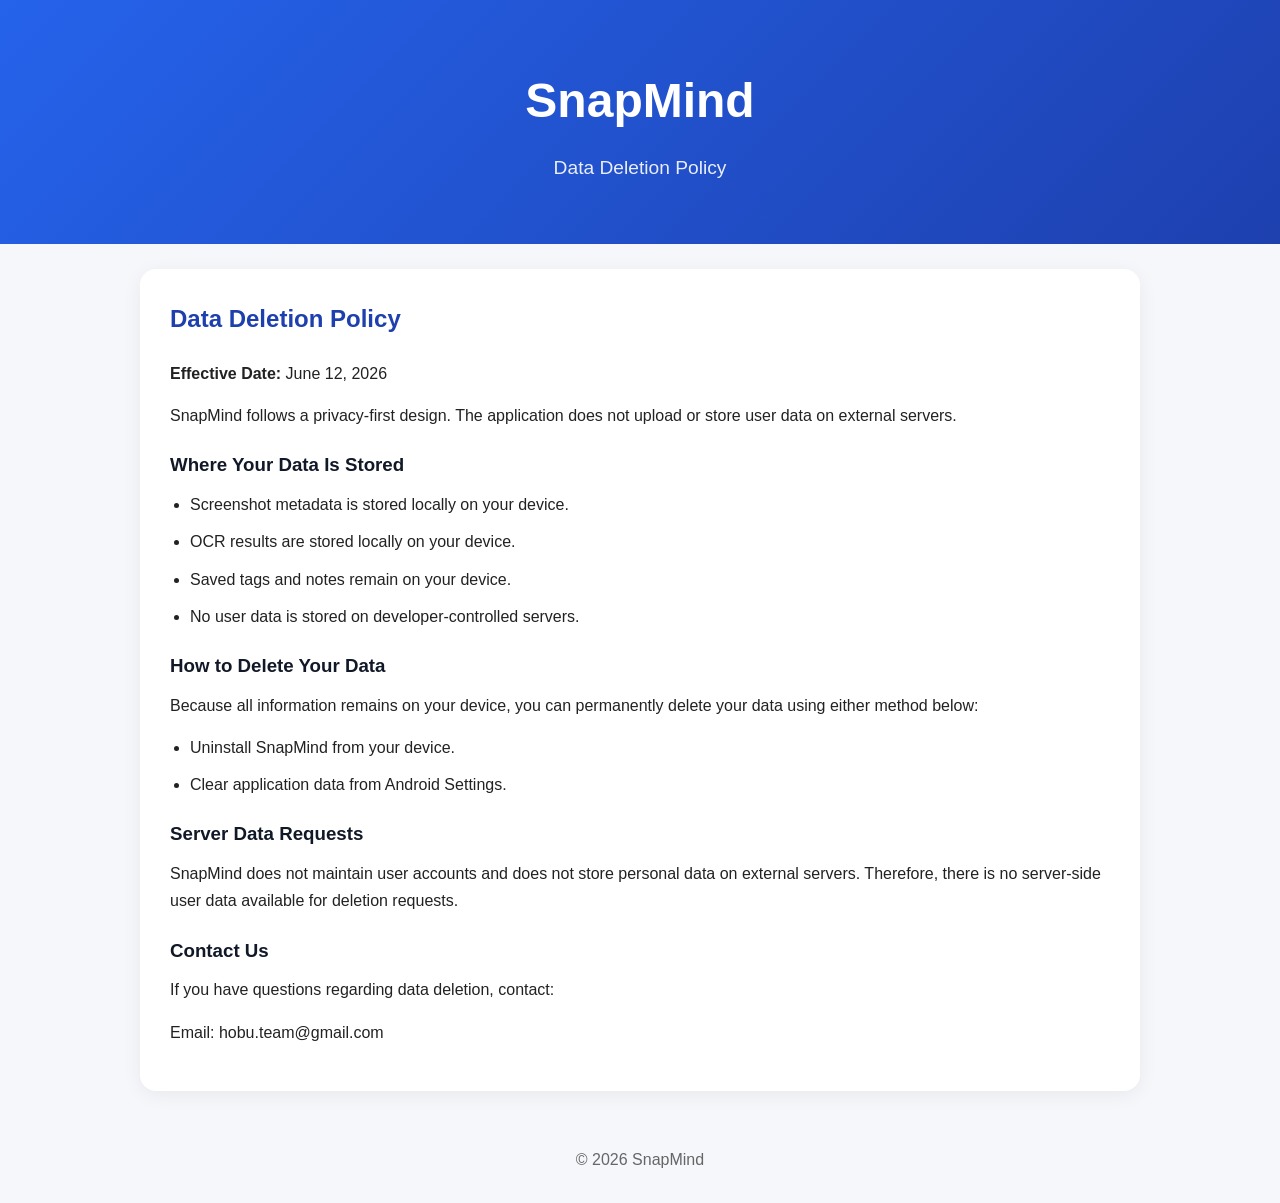
==== data-deletion.html @ 60c5ba93 "Add data deletion policy HTML page" ====
<!DOCTYPE html>
<html lang="en">
<head>
    <meta charset="UTF-8">
    <meta name="viewport" content="width=device-width, initial-scale=1.0">
    <title>SnapMind Data Deletion Policy</title>
    <link rel="stylesheet" href="style.css">
</head>
<body>

<header>
    <div class="container">
        <h1>SnapMind</h1>
        <p>Data Deletion Policy</p>
    </div>
</header>

<main class="container">

    <section class="card">

        <h2>Data Deletion Policy</h2>

        <p><strong>Effective Date:</strong> June 12, 2026</p>

        <p>
            SnapMind follows a privacy-first design. The application does not upload or store user data on external servers.
        </p>

        <h3>Where Your Data Is Stored</h3>

        <ul>
            <li>Screenshot metadata is stored locally on your device.</li>
            <li>OCR results are stored locally on your device.</li>
            <li>Saved tags and notes remain on your device.</li>
            <li>No user data is stored on developer-controlled servers.</li>
        </ul>

        <h3>How to Delete Your Data</h3>

        <p>
            Because all information remains on your device, you can permanently delete your data using either method below:
        </p>

        <ul>
            <li>Uninstall SnapMind from your device.</li>
            <li>Clear application data from Android Settings.</li>
        </ul>

        <h3>Server Data Requests</h3>

        <p>
            SnapMind does not maintain user accounts and does not store personal data on external servers. Therefore, there is no server-side user data available for deletion requests.
        </p>

        <h3>Contact Us</h3>

        <p>
            If you have questions regarding data deletion, contact:
        </p>

        <p>
            Email: hobu.team@gmail.com
        </p>

    </section>

</main>

<footer>
    <div class="container">
        <p>© 2026 SnapMind</p>
    </div>
</footer>

</body>
</html>
---- style.css ----
* {
    margin: 0;
    padding: 0;
    box-sizing: border-box;
}

body {
    font-family: Inter, Segoe UI, Arial, sans-serif;
    background: #f5f7fb;
    color: #222;
    line-height: 1.7;
}

.container {
    width: 90%;
    max-width: 1000px;
    margin: auto;
}

header {
    background: linear-gradient(135deg, #2563eb, #1e40af);
    color: white;
    padding: 60px 20px;
    text-align: center;
}

header h1 {
    font-size: 3rem;
    margin-bottom: 10px;
}

header p {
    font-size: 1.2rem;
    opacity: 0.9;
}

.card {
    background: white;
    margin: 25px 0;
    padding: 30px;
    border-radius: 16px;
    box-shadow: 0 4px 20px rgba(0,0,0,0.06);
}

.card h2 {
    color: #1e40af;
    margin-bottom: 20px;
}

.card h3 {
    margin-top: 20px;
    margin-bottom: 10px;
    color: #111827;
}

.card p {
    margin-bottom: 15px;
}

.card ul {
    margin-left: 20px;
    margin-top: 10px;
}

.card li {
    margin-bottom: 10px;
}

.contact-box {
    background: #eff6ff;
    border-left: 5px solid #2563eb;
    padding: 15px;
    border-radius: 8px;
}

footer {
    text-align: center;
    padding: 30px 20px;
    color: #666;
}

@media (max-width: 768px) {

    header h1 {
        font-size: 2rem;
    }

    .card {
        padding: 20px;
    }

}
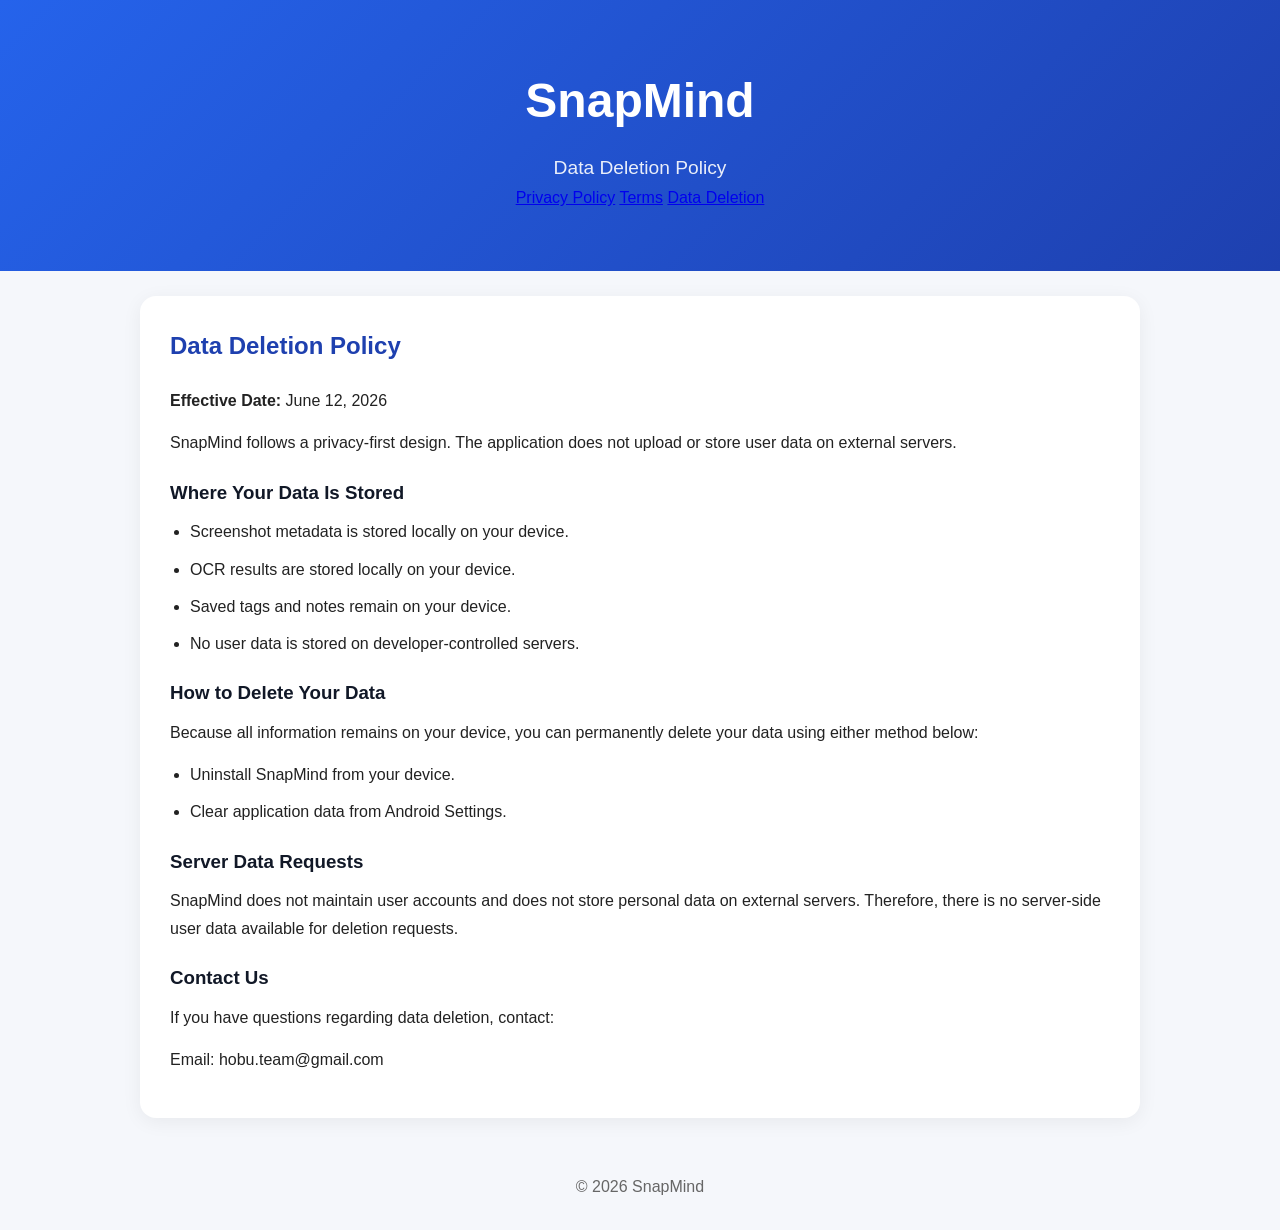
==== commit 4a1cbfd3: "Add navigation links to data deletion page" ====
--- a/data-deletion.html
+++ b/data-deletion.html
@@ -13,6 +13,11 @@
         <h1>SnapMind</h1>
         <p>Data Deletion Policy</p>
     </div>
+    <nav class="nav-links">
+        <a href="index.html">Privacy Policy</a>
+        <a href="terms.html">Terms</a>
+        <a href="data-deletion.html">Data Deletion</a>
+    </nav>
 </header>
 
 <main class="container">
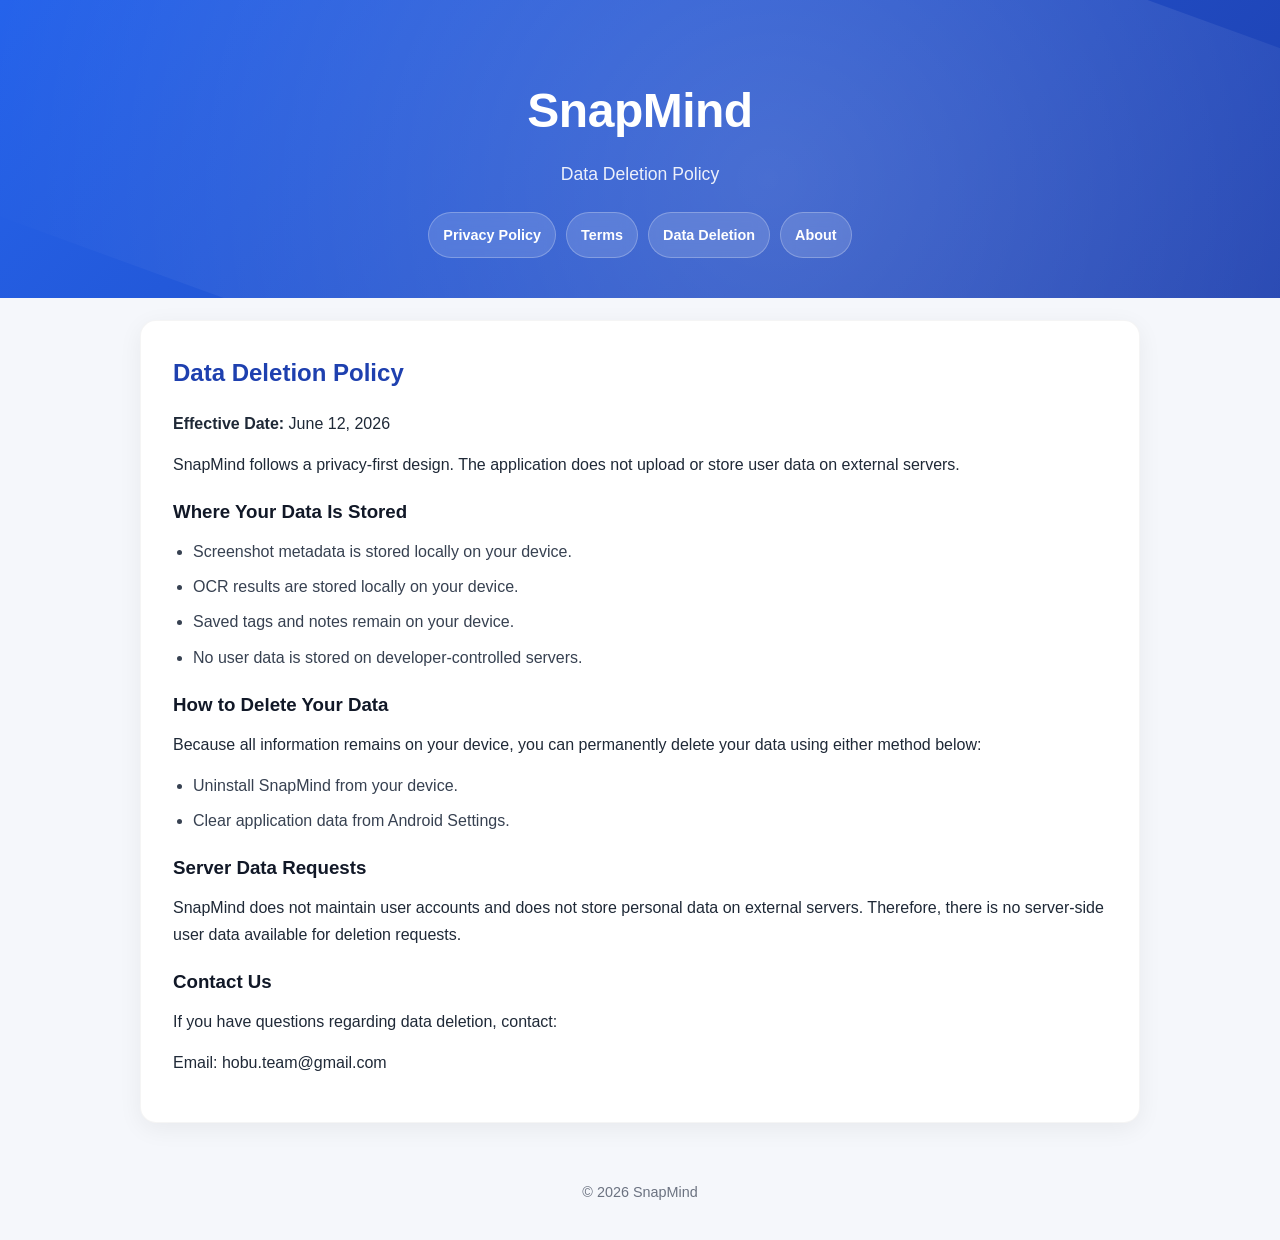
==== commit 94ddd5a1: "Add 'About' link to navigation in data-deletion.html" ====
--- a/data-deletion.html
+++ b/data-deletion.html
@@ -17,6 +17,7 @@
         <a href="index.html">Privacy Policy</a>
         <a href="terms.html">Terms</a>
         <a href="data-deletion.html">Data Deletion</a>
+        <a href="marketing.html">About</a>
     </nav>
 </header>
 
--- a/style.css
+++ b/style.css
@@ -1,92 +1,336 @@
+/* =========================
+   RESET + BASE
+========================= */
 * {
     margin: 0;
     padding: 0;
     box-sizing: border-box;
 }
 
+:root {
+    --primary: #1e40af;
+    --primary-light: #2563eb;
+    --bg: #f5f7fb;
+    --text: #1f2937;
+    --muted: #6b7280;
+    --card: #ffffff;
+    --radius: 16px;
+}
+
 body {
     font-family: Inter, Segoe UI, Arial, sans-serif;
-    background: #f5f7fb;
-    color: #222;
+    background: var(--bg);
+    color: var(--text);
     line-height: 1.7;
-}
-
+    -webkit-font-smoothing: antialiased;
+}
+
+/* =========================
+   LAYOUT
+========================= */
 .container {
-    width: 90%;
+    width: 92%;
     max-width: 1000px;
     margin: auto;
 }
 
+/* =========================
+   HEADER (MODERN HERO STYLE)
+========================= */
 header {
-    background: linear-gradient(135deg, #2563eb, #1e40af);
+    background: linear-gradient(135deg, var(--primary-light), var(--primary));
     color: white;
-    padding: 60px 20px;
     text-align: center;
+    padding: 70px 20px 40px;
+    position: relative;
+    overflow: hidden;
+}
+
+/* subtle glow */
+header::before {
+    content: "";
+    position: absolute;
+    top: -40%;
+    left: -40%;
+    width: 200%;
+    height: 200%;
+    background: radial-gradient(circle, rgba(255,255,255,0.18), transparent 60%);
+    transform: rotate(20deg);
 }
 
 header h1 {
     font-size: 3rem;
-    margin-bottom: 10px;
+    font-weight: 700;
+    letter-spacing: -0.5px;
+    margin-bottom: 8px;
 }
 
 header p {
-    font-size: 1.2rem;
+    font-size: 1.1rem;
     opacity: 0.9;
 }
 
+/* =========================
+   NAVIGATION (IMPROVED)
+========================= */
+.nav-links {
+    margin-top: 22px;
+    display: flex;
+    justify-content: center;
+    flex-wrap: wrap;
+    gap: 10px;
+    position: relative;
+    z-index: 2;
+}
+
+.nav-links a {
+    color: white;
+    text-decoration: none;
+    font-weight: 600;
+    font-size: 0.9rem;
+
+    padding: 10px 14px;
+    border-radius: 999px;
+
+    background: rgba(255, 255, 255, 0.14);
+    border: 1px solid rgba(255, 255, 255, 0.25);
+
+    transition: all 0.25s ease;
+    backdrop-filter: blur(8px);
+    -webkit-backdrop-filter: blur(8px);
+}
+
+.nav-links a:hover {
+    background: white;
+    color: var(--primary);
+    transform: translateY(-2px);
+    box-shadow: 0 10px 25px rgba(0, 0, 0, 0.18);
+}
+
+.nav-links a:active {
+    transform: scale(0.97);
+}
+
+/* =========================
+   CARDS
+========================= */
 .card {
-    background: white;
-    margin: 25px 0;
-    padding: 30px;
-    border-radius: 16px;
-    box-shadow: 0 4px 20px rgba(0,0,0,0.06);
+    background: var(--card);
+    margin: 22px 0;
+    padding: 32px;
+    border-radius: var(--radius);
+    box-shadow: 0 6px 24px rgba(0,0,0,0.06);
+    border: 1px solid rgba(0,0,0,0.04);
+    transition: transform 0.2s ease, box-shadow 0.2s ease;
+}
+
+.card:hover {
+    transform: translateY(-2px);
+    box-shadow: 0 10px 30px rgba(0,0,0,0.08);
 }
 
 .card h2 {
-    color: #1e40af;
-    margin-bottom: 20px;
+    color: var(--primary);
+    margin-bottom: 16px;
+    font-size: 1.5rem;
 }
 
 .card h3 {
-    margin-top: 20px;
+    margin-top: 18px;
     margin-bottom: 10px;
     color: #111827;
 }
 
 .card p {
-    margin-bottom: 15px;
-}
-
+    margin-bottom: 14px;
+    color: var(--text);
+}
+
+/* =========================
+   LISTS
+========================= */
 .card ul {
     margin-left: 20px;
     margin-top: 10px;
 }
 
 .card li {
-    margin-bottom: 10px;
-}
-
+    margin-bottom: 8px;
+    color: #374151;
+}
+
+/* =========================
+   CONTACT BOX
+========================= */
 .contact-box {
     background: #eff6ff;
-    border-left: 5px solid #2563eb;
-    padding: 15px;
-    border-radius: 8px;
-}
-
+    border-left: 5px solid var(--primary-light);
+    padding: 16px;
+    border-radius: 10px;
+}
+
+/* =========================
+   FOOTER
+========================= */
 footer {
     text-align: center;
-    padding: 30px 20px;
-    color: #666;
-}
-
+    padding: 35px 20px;
+    color: var(--muted);
+    font-size: 0.9rem;
+}
+
+/* =========================
+   RESPONSIVE
+========================= */
 @media (max-width: 768px) {
-
     header h1 {
-        font-size: 2rem;
+        font-size: 2.2rem;
     }
 
     .card {
-        padding: 20px;
-    }
-
-}+        padding: 22px;
+    }
+}
+
+@media (max-width: 480px) {
+    header {
+        padding: 60px 16px 30px;
+    }
+
+    .nav-links {
+        gap: 8px;
+    }
+
+    .nav-links a {
+        font-size: 0.8rem;
+        padding: 8px 12px;
+    }
+}
+
+
+/* =========================
+   HERO LANDING PAGE
+========================= */
+.hero {
+    background: linear-gradient(135deg, #2563eb, #1e40af);
+    color: white;
+    text-align: center;
+    padding: 90px 20px 60px;
+    position: relative;
+    overflow: hidden;
+}
+
+.hero::before {
+    content: "";
+    position: absolute;
+    width: 200%;
+    height: 200%;
+    top: -50%;
+    left: -50%;
+    background: radial-gradient(circle, rgba(255,255,255,0.18), transparent 60%);
+}
+
+.hero h1 {
+    font-size: 3.2rem;
+    margin-bottom: 10px;
+}
+
+.hero p {
+    font-size: 1.2rem;
+    opacity: 0.9;
+}
+
+/* =========================
+   BUTTONS
+========================= */
+.hero-buttons {
+    margin-top: 25px;
+    display: flex;
+    justify-content: center;
+    gap: 12px;
+    flex-wrap: wrap;
+}
+
+.btn {
+    padding: 12px 18px;
+    border-radius: 999px;
+    text-decoration: none;
+    font-weight: 600;
+    transition: 0.25s ease;
+    display: inline-block;
+}
+
+.btn.primary {
+    background: white;
+    color: #1e40af;
+}
+
+.btn.primary:hover {
+    transform: translateY(-2px);
+    box-shadow: 0 10px 25px rgba(0,0,0,0.2);
+}
+
+.btn.secondary {
+    background: rgba(255,255,255,0.15);
+    color: white;
+    border: 1px solid rgba(255,255,255,0.3);
+}
+
+.btn.secondary:hover {
+    background: white;
+    color: #1e40af;
+}
+
+.btn.large {
+    padding: 14px 26px;
+    font-size: 1.1rem;
+}
+
+/* =========================
+   FEATURES GRID
+========================= */
+.grid {
+    display: grid;
+    grid-template-columns: repeat(auto-fit, minmax(220px, 1fr));
+    gap: 16px;
+    margin-top: 20px;
+}
+
+.feature {
+    background: #f9fafb;
+    padding: 16px;
+    border-radius: 12px;
+    border: 1px solid #eee;
+}
+
+.feature h3 {
+    margin-bottom: 8px;
+}
+
+/* =========================
+   STEPS
+========================= */
+.steps {
+    margin-left: 20px;
+    margin-top: 10px;
+}
+
+.steps li {
+    margin-bottom: 10px;
+    font-weight: 500;
+}
+
+/* =========================
+   CENTER SECTION
+========================= */
+.center {
+    text-align: center;
+}
+
+/* =========================
+   HIGHLIGHT BOX
+========================= */
+.highlight {
+    background: #eff6ff;
+    border: 1px solid #dbeafe;
+}
